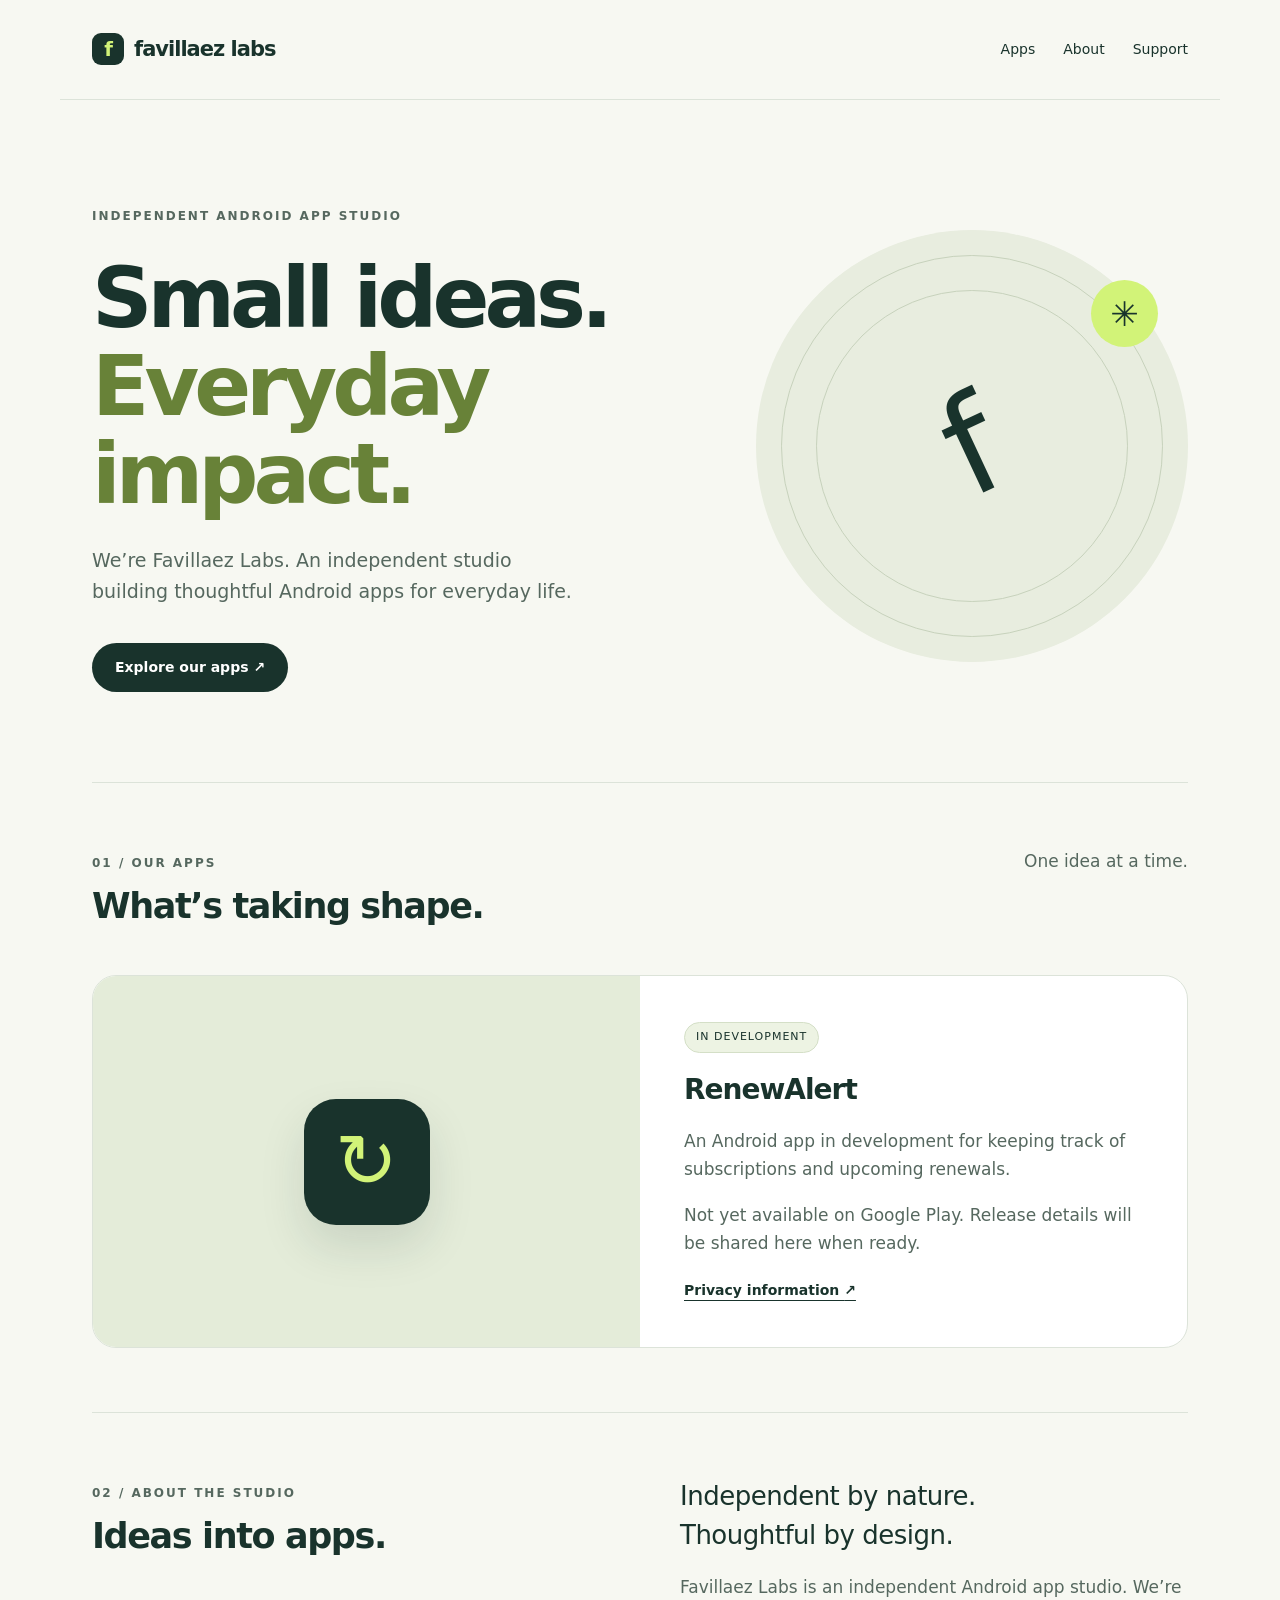
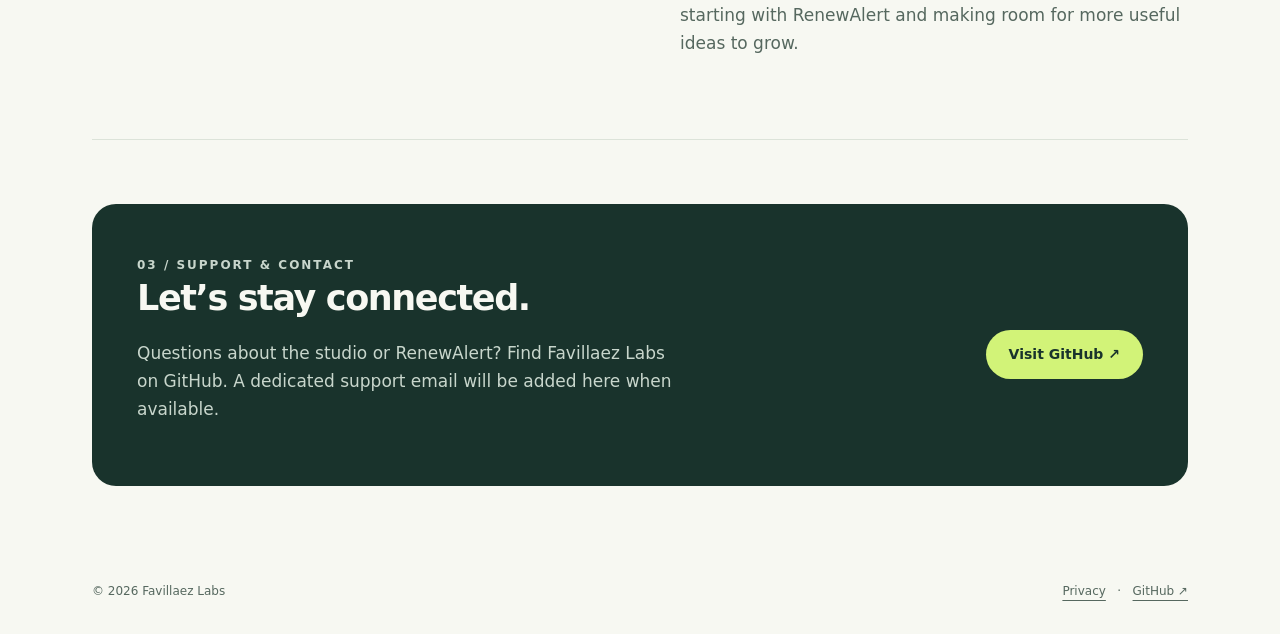
==== index.html @ 6399e431 "Build Favillaez Labs studio website and privacy preparation pages" ====
<!doctype html><html lang="en"><head><meta charset="utf-8"><meta name="viewport" content="width=device-width, initial-scale=1"><meta name="description" content="Independent Android app studio. Discover RenewAlert, currently in development, and follow what comes next at Favillaez Labs."><meta name="theme-color" content="#19332c"><title>Favillaez Labs — Independent Android App Studio</title><link rel="icon" href="favicon.svg" type="image/svg+xml"><link rel="stylesheet" href="styles.css"></head><body><a class="skip" href="#main">Skip to content</a><header><a class="brand" href="index.html"><span class="mark" aria-hidden="true">f</span>favillaez labs</a><nav aria-label="Main navigation"><a href="index.html#apps">Apps</a><a href="index.html#about">About</a><a href="index.html#support">Support</a></nav></header><main id="main"><section class="hero"><div><span class="eyebrow">Independent Android app studio</span><h1>Small ideas.<br><em>Everyday impact.</em></h1><p class="intro">We’re Favillaez Labs. An independent studio building thoughtful Android apps for everyday life.</p><a class="button" href="#apps">Explore our apps <span aria-hidden="true">↗</span></a></div><div class="art" aria-hidden="true"><span class="glyph">f</span><span class="spark">✳</span></div></section><section id="apps" class="section"><div class="section-top"><div><span class="eyebrow">01 / Our apps</span><h2>What’s taking shape.</h2></div><span class="muted">One idea at a time.</span></div><article class="app-card"><div class="app-art" aria-hidden="true"><div class="app-icon">↻</div></div><div class="app-copy"><span class="badge">In development</span><h3>RenewAlert</h3><p class="muted">An Android app in development for keeping track of subscriptions and upcoming renewals.</p><p class="muted">Not yet available on Google Play. Release details will be shared here when ready.</p><a class="text-link" href="privacy/renewalert/">Privacy information <span aria-hidden="true">↗</span></a></div></article></section><section id="about" class="section split"><div><span class="eyebrow">02 / About the studio</span><h2>Ideas into apps.</h2></div><div><p class="large">Independent by nature.<br>Thoughtful by design.</p><p class="muted">Favillaez Labs is an independent Android app studio. We’re starting with RenewAlert and making room for more useful ideas to grow.</p></div></section><section id="support" class="section"><div class="contact"><div><span class="eyebrow" style="color:#c8d6cc">03 / Support &amp; contact</span><h2>Let’s stay connected.</h2><p>Questions about the studio or RenewAlert? Find Favillaez Labs on GitHub. A dedicated support email will be added here when available.</p></div><a class="button" href="https://github.com/favillaez-cmyk">Visit GitHub ↗</a></div></section></main><footer><span>© 2026 Favillaez Labs</span><span><a href="privacy/">Privacy</a> &nbsp; · &nbsp; <a href="https://github.com/favillaez-cmyk">GitHub ↗</a></span></footer></body></html>
---- styles.css ----
:root{color-scheme:light;--ink:#19332c;--muted:#56685f;--paper:#f7f8f2;--line:#dce3d9;--accent:#d2f378}*{box-sizing:border-box}html{scroll-behavior:smooth;scroll-padding-top:90px}body{margin:0;background:var(--paper);color:var(--ink);font:17px/1.65 system-ui,-apple-system,BlinkMacSystemFont,"Segoe UI",sans-serif}a{color:inherit;text-underline-offset:5px}a:focus-visible{outline:3px solid #668d23;outline-offset:6px}header,main,footer{max-width:1160px;margin:auto;padding:0 32px}header{display:flex;align-items:center;justify-content:space-between;gap:24px;min-height:100px;border-bottom:1px solid var(--line)}.brand{font-size:21px;font-weight:750;text-decoration:none;letter-spacing:-1px}.mark{display:inline-grid;place-items:center;background:var(--ink);color:var(--accent);width:32px;height:32px;border-radius:9px;margin-right:10px;font-size:20px}nav{display:flex;gap:28px;font-size:14px}nav a{text-decoration:none}nav a:hover{text-decoration:underline}.hero{padding:100px 0 90px;display:grid;grid-template-columns:1.4fr 1fr;gap:60px;align-items:center}.eyebrow{text-transform:uppercase;letter-spacing:2px;font-size:12px;font-weight:700;color:var(--muted)}h1{font-size:clamp(48px,7vw,84px);line-height:1.05;letter-spacing:-5px;margin:26px 0}h1 em{font-style:normal;color:#688238}.intro{max-width:490px;font-size:19px;color:var(--muted)}.button{display:inline-block;border-radius:99px;padding:13px 23px;background:var(--ink);color:white;text-decoration:none;font-size:14px;font-weight:650;margin-top:18px}.button:hover{background:#345548}.art{aspect-ratio:1;border-radius:50%;background:#e8eddf;display:grid;place-items:center;position:relative}.art:before,.art:after{content:"";position:absolute;border:1px solid #c7d2bc;border-radius:50%;inset:25px}.art:after{inset:60px}.glyph{font-size:135px;font-weight:250;line-height:1;transform:rotate(-25deg);z-index:1}.spark{position:absolute;right:30px;top:50px;background:var(--accent);width:67px;height:67px;border-radius:50%;display:grid;place-items:center;font-size:34px}.section{border-top:1px solid var(--line);padding:64px 0}.section-top{display:flex;justify-content:space-between;align-items:baseline;gap:24px;margin-bottom:28px}h2{font-size:35px;letter-spacing:-1.4px;line-height:1.2;margin:10px 0 20px}h3{font-size:28px;letter-spacing:-1px;margin:14px 0}p{margin:0 0 18px}.muted{color:var(--muted)}.app-card{display:grid;grid-template-columns:1fr 1fr;border:1px solid var(--line);border-radius:24px;overflow:hidden;background:white}.app-art{min-height:310px;background:#e4ecd9;display:grid;place-items:center}.app-icon{width:126px;height:126px;display:grid;place-items:center;border-radius:32px;background:var(--ink);color:var(--accent);font-size:75px;box-shadow:0 22px 45px #19332c20}.app-copy{padding:44px}.badge{display:inline-block;font-size:11px;letter-spacing:1px;text-transform:uppercase;background:#edf3e3;border:1px solid #d4dfc7;padding:5px 11px;border-radius:99px}.text-link{font-size:14px;font-weight:650}.split{display:grid;grid-template-columns:1fr 1fr;gap:80px}.large{font-size:26px;line-height:1.5;letter-spacing:-.5px}.contact{background:var(--ink);color:#f7f8f2;padding:45px;border-radius:24px;display:flex;justify-content:space-between;align-items:center;gap:30px}.contact h2{margin-top:0}.contact p{color:#c8d6cc;max-width:550px}.contact .button{background:var(--accent);color:var(--ink);white-space:nowrap}footer{padding-top:32px;padding-bottom:32px;display:flex;justify-content:space-between;font-size:12px;color:var(--muted)}.legal{max-width:760px;padding-top:70px;padding-bottom:90px}.legal h1{font-size:50px;letter-spacing:-2px}.legal h2{font-size:24px;margin-top:38px}.notice{border-left:3px solid #8ea958;padding:18px 22px;background:#eaf0e2;margin:30px 0}.skip{position:absolute;left:10px;top:-100px;background:white;padding:10px}.skip:focus{top:10px}@media(max-width:700px){header,main,footer{padding-left:22px;padding-right:22px}header{flex-wrap:wrap;gap:10px;padding-top:20px;padding-bottom:20px}nav{gap:20px}.hero{grid-template-columns:1fr;padding:60px 0;gap:35px}h1{letter-spacing:-2.8px}.art{width:70%;max-width:300px;justify-self:center}.glyph{font-size:110px}.split,.app-card{grid-template-columns:1fr;gap:0}.app-copy{padding:28px}.app-art{min-height:220px}.section{padding:45px 0}.section-top{display:block}.split{gap:20px}.contact{padding:28px;display:block}.contact .button{margin-top:0}footer{gap:20px;flex-wrap:wrap}.legal h1{font-size:40px}}@media(prefers-reduced-motion:reduce){html{scroll-behavior:auto}}
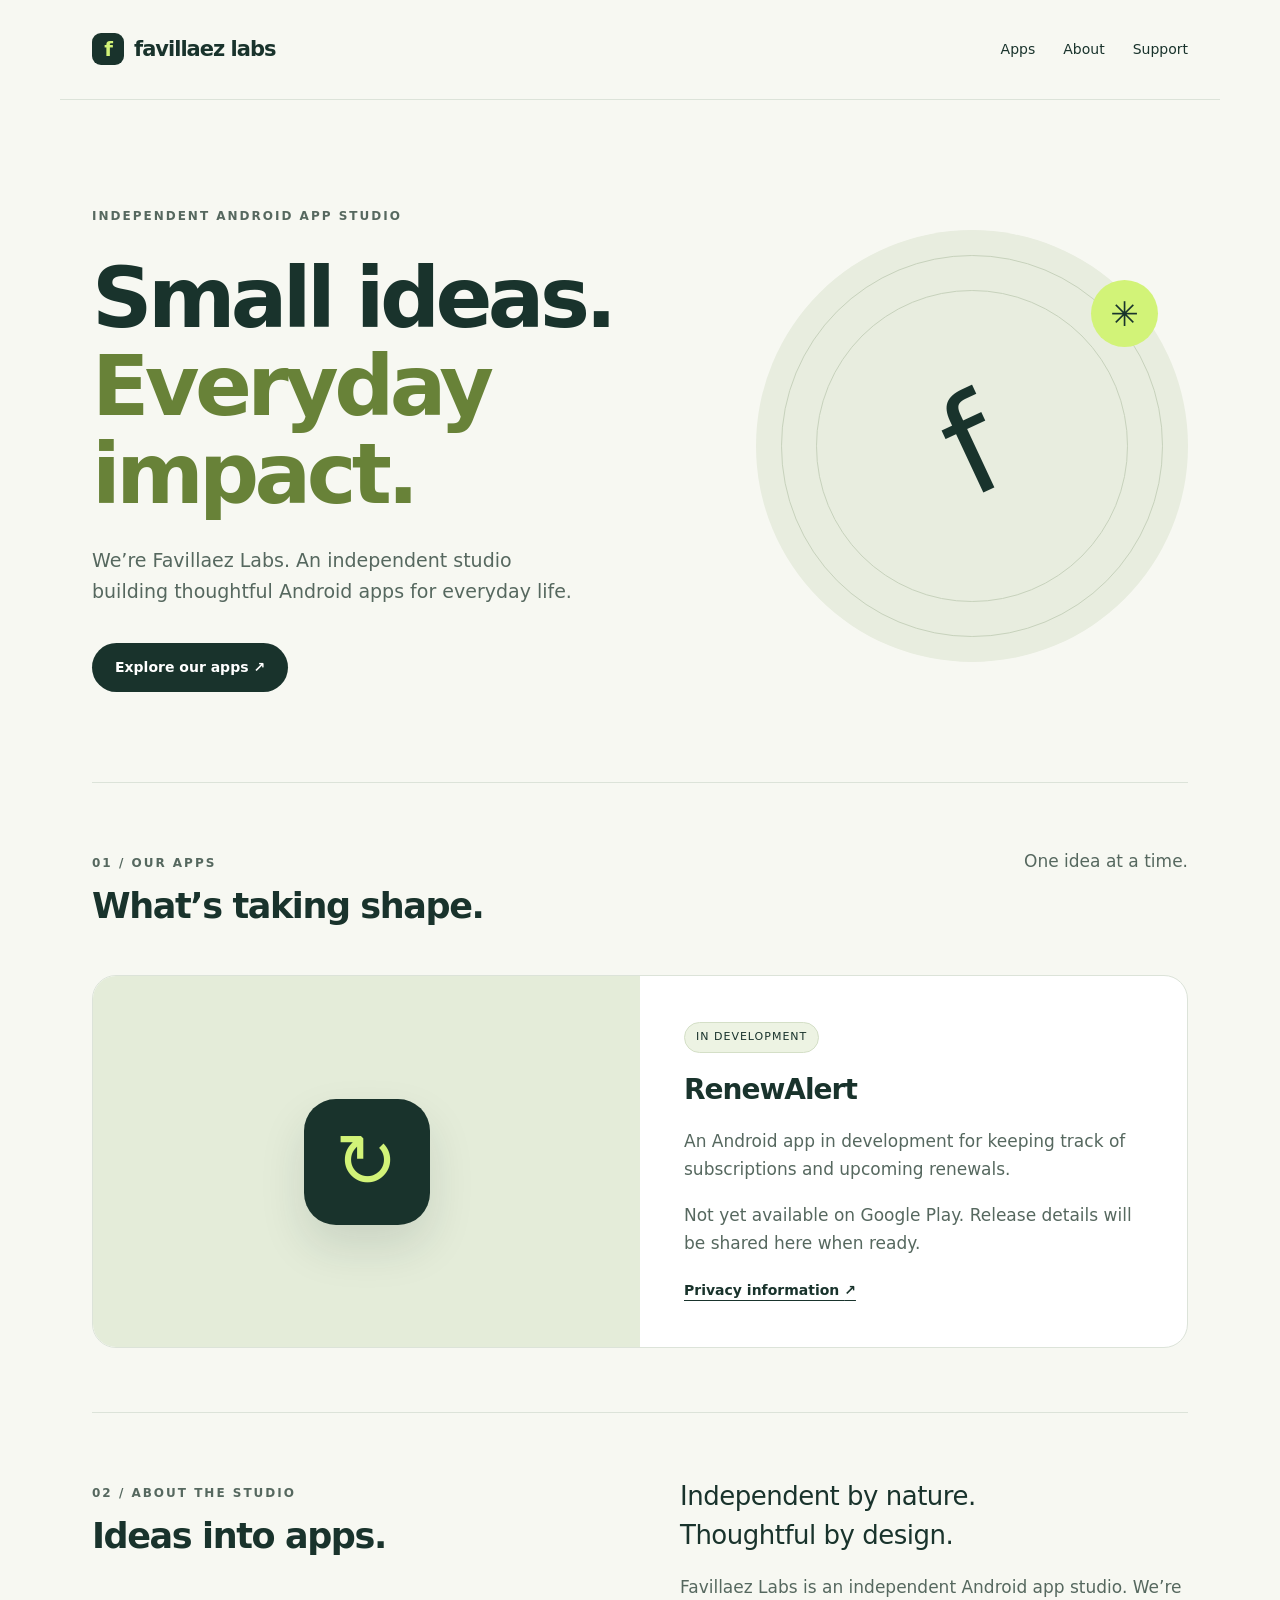
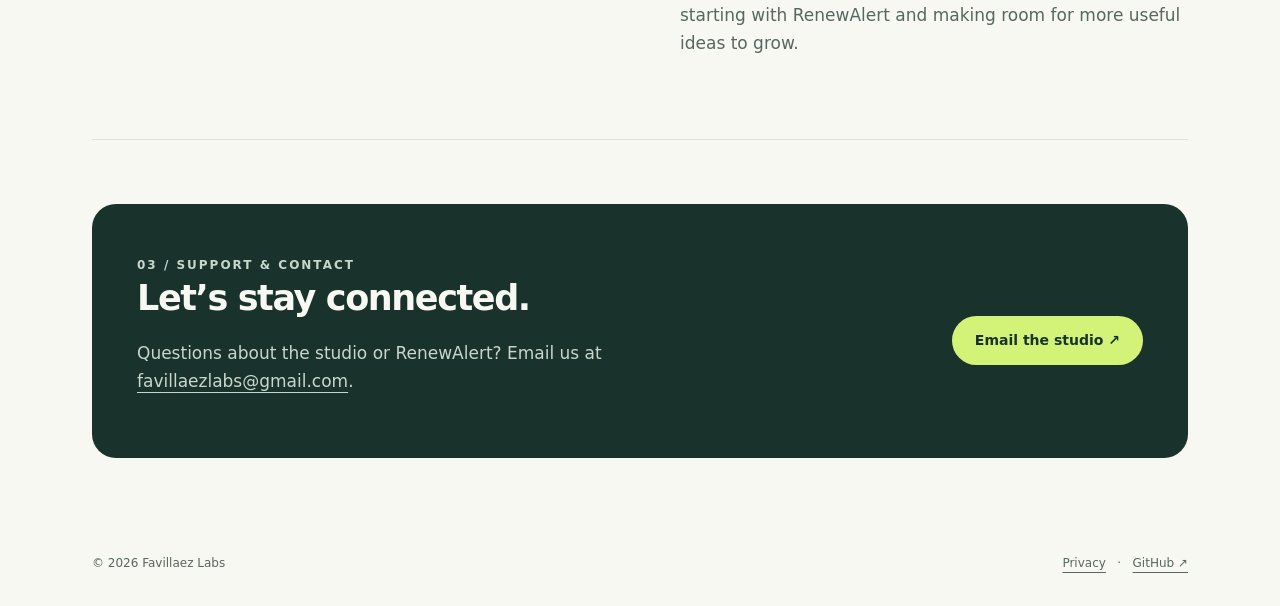
==== commit 4b8f6cda: "Add confirmed support and privacy email" ====
--- a/index.html
+++ b/index.html
@@ -1 +1 @@
-<!doctype html><html lang="en"><head><meta charset="utf-8"><meta name="viewport" content="width=device-width, initial-scale=1"><meta name="description" content="Independent Android app studio. Discover RenewAlert, currently in development, and follow what comes next at Favillaez Labs."><meta name="theme-color" content="#19332c"><title>Favillaez Labs — Independent Android App Studio</title><link rel="icon" href="favicon.svg" type="image/svg+xml"><link rel="stylesheet" href="styles.css"></head><body><a class="skip" href="#main">Skip to content</a><header><a class="brand" href="index.html"><span class="mark" aria-hidden="true">f</span>favillaez labs</a><nav aria-label="Main navigation"><a href="index.html#apps">Apps</a><a href="index.html#about">About</a><a href="index.html#support">Support</a></nav></header><main id="main"><section class="hero"><div><span class="eyebrow">Independent Android app studio</span><h1>Small ideas.<br><em>Everyday impact.</em></h1><p class="intro">We’re Favillaez Labs. An independent studio building thoughtful Android apps for everyday life.</p><a class="button" href="#apps">Explore our apps <span aria-hidden="true">↗</span></a></div><div class="art" aria-hidden="true"><span class="glyph">f</span><span class="spark">✳</span></div></section><section id="apps" class="section"><div class="section-top"><div><span class="eyebrow">01 / Our apps</span><h2>What’s taking shape.</h2></div><span class="muted">One idea at a time.</span></div><article class="app-card"><div class="app-art" aria-hidden="true"><div class="app-icon">↻</div></div><div class="app-copy"><span class="badge">In development</span><h3>RenewAlert</h3><p class="muted">An Android app in development for keeping track of subscriptions and upcoming renewals.</p><p class="muted">Not yet available on Google Play. Release details will be shared here when ready.</p><a class="text-link" href="privacy/renewalert/">Privacy information <span aria-hidden="true">↗</span></a></div></article></section><section id="about" class="section split"><div><span class="eyebrow">02 / About the studio</span><h2>Ideas into apps.</h2></div><div><p class="large">Independent by nature.<br>Thoughtful by design.</p><p class="muted">Favillaez Labs is an independent Android app studio. We’re starting with RenewAlert and making room for more useful ideas to grow.</p></div></section><section id="support" class="section"><div class="contact"><div><span class="eyebrow" style="color:#c8d6cc">03 / Support &amp; contact</span><h2>Let’s stay connected.</h2><p>Questions about the studio or RenewAlert? Find Favillaez Labs on GitHub. A dedicated support email will be added here when available.</p></div><a class="button" href="https://github.com/favillaez-cmyk">Visit GitHub ↗</a></div></section></main><footer><span>© 2026 Favillaez Labs</span><span><a href="privacy/">Privacy</a> &nbsp; · &nbsp; <a href="https://github.com/favillaez-cmyk">GitHub ↗</a></span></footer></body></html>+<!doctype html><html lang="en"><head><meta charset="utf-8"><meta name="viewport" content="width=device-width, initial-scale=1"><meta name="description" content="Independent Android app studio. Discover RenewAlert, currently in development, and follow what comes next at Favillaez Labs."><meta name="theme-color" content="#19332c"><title>Favillaez Labs — Independent Android App Studio</title><link rel="icon" href="favicon.svg" type="image/svg+xml"><link rel="stylesheet" href="styles.css"></head><body><a class="skip" href="#main">Skip to content</a><header><a class="brand" href="index.html"><span class="mark" aria-hidden="true">f</span>favillaez labs</a><nav aria-label="Main navigation"><a href="index.html#apps">Apps</a><a href="index.html#about">About</a><a href="index.html#support">Support</a></nav></header><main id="main"><section class="hero"><div><span class="eyebrow">Independent Android app studio</span><h1>Small ideas.<br><em>Everyday impact.</em></h1><p class="intro">We’re Favillaez Labs. An independent studio building thoughtful Android apps for everyday life.</p><a class="button" href="#apps">Explore our apps <span aria-hidden="true">↗</span></a></div><div class="art" aria-hidden="true"><span class="glyph">f</span><span class="spark">✳</span></div></section><section id="apps" class="section"><div class="section-top"><div><span class="eyebrow">01 / Our apps</span><h2>What’s taking shape.</h2></div><span class="muted">One idea at a time.</span></div><article class="app-card"><div class="app-art" aria-hidden="true"><div class="app-icon">↻</div></div><div class="app-copy"><span class="badge">In development</span><h3>RenewAlert</h3><p class="muted">An Android app in development for keeping track of subscriptions and upcoming renewals.</p><p class="muted">Not yet available on Google Play. Release details will be shared here when ready.</p><a class="text-link" href="privacy/renewalert/">Privacy information <span aria-hidden="true">↗</span></a></div></article></section><section id="about" class="section split"><div><span class="eyebrow">02 / About the studio</span><h2>Ideas into apps.</h2></div><div><p class="large">Independent by nature.<br>Thoughtful by design.</p><p class="muted">Favillaez Labs is an independent Android app studio. We’re starting with RenewAlert and making room for more useful ideas to grow.</p></div></section><section id="support" class="section"><div class="contact"><div><span class="eyebrow" style="color:#c8d6cc">03 / Support &amp; contact</span><h2>Let’s stay connected.</h2><p>Questions about the studio or RenewAlert? Email us at <a href="mailto:favillaezlabs@gmail.com">favillaezlabs@gmail.com</a>.</p></div><a class="button" href="mailto:favillaezlabs@gmail.com">Email the studio ↗</a></div></section></main><footer><span>© 2026 Favillaez Labs</span><span><a href="privacy/">Privacy</a> &nbsp; · &nbsp; <a href="https://github.com/favillaez-cmyk">GitHub ↗</a></span></footer></body></html>
--- a/styles.css
+++ b/styles.css
@@ -1,2 +1,2 @@
 
-:root{color-scheme:light;--ink:#19332c;--muted:#56685f;--paper:#f7f8f2;--line:#dce3d9;--accent:#d2f378}*{box-sizing:border-box}html{scroll-behavior:smooth;scroll-padding-top:90px}body{margin:0;background:var(--paper);color:var(--ink);font:17px/1.65 system-ui,-apple-system,BlinkMacSystemFont,"Segoe UI",sans-serif}a{color:inherit;text-underline-offset:5px}a:focus-visible{outline:3px solid #668d23;outline-offset:6px}header,main,footer{max-width:1160px;margin:auto;padding:0 32px}header{display:flex;align-items:center;justify-content:space-between;gap:24px;min-height:100px;border-bottom:1px solid var(--line)}.brand{font-size:21px;font-weight:750;text-decoration:none;letter-spacing:-1px}.mark{display:inline-grid;place-items:center;background:var(--ink);color:var(--accent);width:32px;height:32px;border-radius:9px;margin-right:10px;font-size:20px}nav{display:flex;gap:28px;font-size:14px}nav a{text-decoration:none}nav a:hover{text-decoration:underline}.hero{padding:100px 0 90px;display:grid;grid-template-columns:1.4fr 1fr;gap:60px;align-items:center}.eyebrow{text-transform:uppercase;letter-spacing:2px;font-size:12px;font-weight:700;color:var(--muted)}h1{font-size:clamp(48px,7vw,84px);line-height:1.05;letter-spacing:-5px;margin:26px 0}h1 em{font-style:normal;color:#688238}.intro{max-width:490px;font-size:19px;color:var(--muted)}.button{display:inline-block;border-radius:99px;padding:13px 23px;background:var(--ink);color:white;text-decoration:none;font-size:14px;font-weight:650;margin-top:18px}.button:hover{background:#345548}.art{aspect-ratio:1;border-radius:50%;background:#e8eddf;display:grid;place-items:center;position:relative}.art:before,.art:after{content:"";position:absolute;border:1px solid #c7d2bc;border-radius:50%;inset:25px}.art:after{inset:60px}.glyph{font-size:135px;font-weight:250;line-height:1;transform:rotate(-25deg);z-index:1}.spark{position:absolute;right:30px;top:50px;background:var(--accent);width:67px;height:67px;border-radius:50%;display:grid;place-items:center;font-size:34px}.section{border-top:1px solid var(--line);padding:64px 0}.section-top{display:flex;justify-content:space-between;align-items:baseline;gap:24px;margin-bottom:28px}h2{font-size:35px;letter-spacing:-1.4px;line-height:1.2;margin:10px 0 20px}h3{font-size:28px;letter-spacing:-1px;margin:14px 0}p{margin:0 0 18px}.muted{color:var(--muted)}.app-card{display:grid;grid-template-columns:1fr 1fr;border:1px solid var(--line);border-radius:24px;overflow:hidden;background:white}.app-art{min-height:310px;background:#e4ecd9;display:grid;place-items:center}.app-icon{width:126px;height:126px;display:grid;place-items:center;border-radius:32px;background:var(--ink);color:var(--accent);font-size:75px;box-shadow:0 22px 45px #19332c20}.app-copy{padding:44px}.badge{display:inline-block;font-size:11px;letter-spacing:1px;text-transform:uppercase;background:#edf3e3;border:1px solid #d4dfc7;padding:5px 11px;border-radius:99px}.text-link{font-size:14px;font-weight:650}.split{display:grid;grid-template-columns:1fr 1fr;gap:80px}.large{font-size:26px;line-height:1.5;letter-spacing:-.5px}.contact{background:var(--ink);color:#f7f8f2;padding:45px;border-radius:24px;display:flex;justify-content:space-between;align-items:center;gap:30px}.contact h2{margin-top:0}.contact p{color:#c8d6cc;max-width:550px}.contact .button{background:var(--accent);color:var(--ink);white-space:nowrap}footer{padding-top:32px;padding-bottom:32px;display:flex;justify-content:space-between;font-size:12px;color:var(--muted)}.legal{max-width:760px;padding-top:70px;padding-bottom:90px}.legal h1{font-size:50px;letter-spacing:-2px}.legal h2{font-size:24px;margin-top:38px}.notice{border-left:3px solid #8ea958;padding:18px 22px;background:#eaf0e2;margin:30px 0}.skip{position:absolute;left:10px;top:-100px;background:white;padding:10px}.skip:focus{top:10px}@media(max-width:700px){header,main,footer{padding-left:22px;padding-right:22px}header{flex-wrap:wrap;gap:10px;padding-top:20px;padding-bottom:20px}nav{gap:20px}.hero{grid-template-columns:1fr;padding:60px 0;gap:35px}h1{letter-spacing:-2.8px}.art{width:70%;max-width:300px;justify-self:center}.glyph{font-size:110px}.split,.app-card{grid-template-columns:1fr;gap:0}.app-copy{padding:28px}.app-art{min-height:220px}.section{padding:45px 0}.section-top{display:block}.split{gap:20px}.contact{padding:28px;display:block}.contact .button{margin-top:0}footer{gap:20px;flex-wrap:wrap}.legal h1{font-size:40px}}@media(prefers-reduced-motion:reduce){html{scroll-behavior:auto}}+:root{color-scheme:light;--ink:#19332c;--muted:#56685f;--paper:#f7f8f2;--line:#dce3d9;--accent:#d2f378}*{box-sizing:border-box}html{scroll-behavior:smooth;scroll-padding-top:90px}body{margin:0;background:var(--paper);color:var(--ink);font:17px/1.65 system-ui,-apple-system,BlinkMacSystemFont,"Segoe UI",sans-serif}a{color:inherit;text-underline-offset:5px}a:focus-visible{outline:3px solid #668d23;outline-offset:6px}header,main,footer{max-width:1160px;margin:auto;padding:0 32px}header{display:flex;align-items:center;justify-content:space-between;gap:24px;min-height:100px;border-bottom:1px solid var(--line)}.brand{font-size:21px;font-weight:750;text-decoration:none;letter-spacing:-1px}.mark{display:inline-grid;place-items:center;background:var(--ink);color:var(--accent);width:32px;height:32px;border-radius:9px;margin-right:10px;font-size:20px}nav{display:flex;gap:28px;font-size:14px}nav a{text-decoration:none}nav a:hover{text-decoration:underline}.hero{padding:100px 0 90px;display:grid;grid-template-columns:1.4fr 1fr;gap:60px;align-items:center}.eyebrow{text-transform:uppercase;letter-spacing:2px;font-size:12px;font-weight:700;color:var(--muted)}h1{font-size:clamp(48px,7vw,84px);line-height:1.05;letter-spacing:-.055em;margin:26px 0}h1 em{font-style:normal;color:#688238}.intro{max-width:490px;font-size:19px;color:var(--muted)}.button{display:inline-block;border-radius:99px;padding:13px 23px;background:var(--ink);color:white;text-decoration:none;font-size:14px;font-weight:650;margin-top:18px}.button:hover{background:#345548}.art{aspect-ratio:1;border-radius:50%;background:#e8eddf;display:grid;place-items:center;position:relative}.art:before,.art:after{content:"";position:absolute;border:1px solid #c7d2bc;border-radius:50%;inset:25px}.art:after{inset:60px}.glyph{font-size:135px;font-weight:250;line-height:1;transform:rotate(-25deg);z-index:1}.spark{position:absolute;right:30px;top:50px;background:var(--accent);width:67px;height:67px;border-radius:50%;display:grid;place-items:center;font-size:34px}.section{border-top:1px solid var(--line);padding:64px 0}.section-top{display:flex;justify-content:space-between;align-items:baseline;gap:24px;margin-bottom:28px}h2{font-size:35px;letter-spacing:-1.4px;line-height:1.2;margin:10px 0 20px}h3{font-size:28px;letter-spacing:-1px;margin:14px 0}p{margin:0 0 18px}.muted{color:var(--muted)}.app-card{display:grid;grid-template-columns:1fr 1fr;border:1px solid var(--line);border-radius:24px;overflow:hidden;background:white}.app-art{min-height:310px;background:#e4ecd9;display:grid;place-items:center}.app-icon{width:126px;height:126px;display:grid;place-items:center;border-radius:32px;background:var(--ink);color:var(--accent);font-size:75px;box-shadow:0 22px 45px #19332c20}.app-copy{padding:44px}.badge{display:inline-block;font-size:11px;letter-spacing:1px;text-transform:uppercase;background:#edf3e3;border:1px solid #d4dfc7;padding:5px 11px;border-radius:99px}.text-link{font-size:14px;font-weight:650}.split{display:grid;grid-template-columns:1fr 1fr;gap:80px}.large{font-size:26px;line-height:1.5;letter-spacing:-.5px}.contact{background:var(--ink);color:#f7f8f2;padding:45px;border-radius:24px;display:flex;justify-content:space-between;align-items:center;gap:30px}.contact h2{margin-top:0}.contact p{color:#c8d6cc;max-width:550px}.contact .button{background:var(--accent);color:var(--ink);white-space:nowrap}footer{padding-top:32px;padding-bottom:32px;display:flex;justify-content:space-between;font-size:12px;color:var(--muted)}.legal{max-width:760px;padding-top:70px;padding-bottom:90px}.legal h1{font-size:50px;letter-spacing:-2px}.legal h2{font-size:24px;margin-top:38px}.notice{border-left:3px solid #8ea958;padding:18px 22px;background:#eaf0e2;margin:30px 0}.skip{position:absolute;left:10px;top:-100px;background:white;padding:10px}.skip:focus{top:10px}@media(max-width:700px){header,main,footer{padding-left:22px;padding-right:22px}header{flex-wrap:wrap;gap:10px;padding-top:20px;padding-bottom:20px}nav{gap:20px}.hero{grid-template-columns:1fr;padding:60px 0;gap:35px}h1{letter-spacing:-.045em}.art{width:70%;max-width:300px;justify-self:center}.glyph{font-size:110px}.split,.app-card{grid-template-columns:1fr;gap:0}.app-copy{padding:28px}.app-art{min-height:220px}.section{padding:45px 0}.section-top{display:block}.split{gap:20px}.contact{padding:28px;display:block}.contact .button{margin-top:0}footer{gap:20px;flex-wrap:wrap}.legal h1{font-size:40px}}@media(prefers-reduced-motion:reduce){html{scroll-behavior:auto}}
